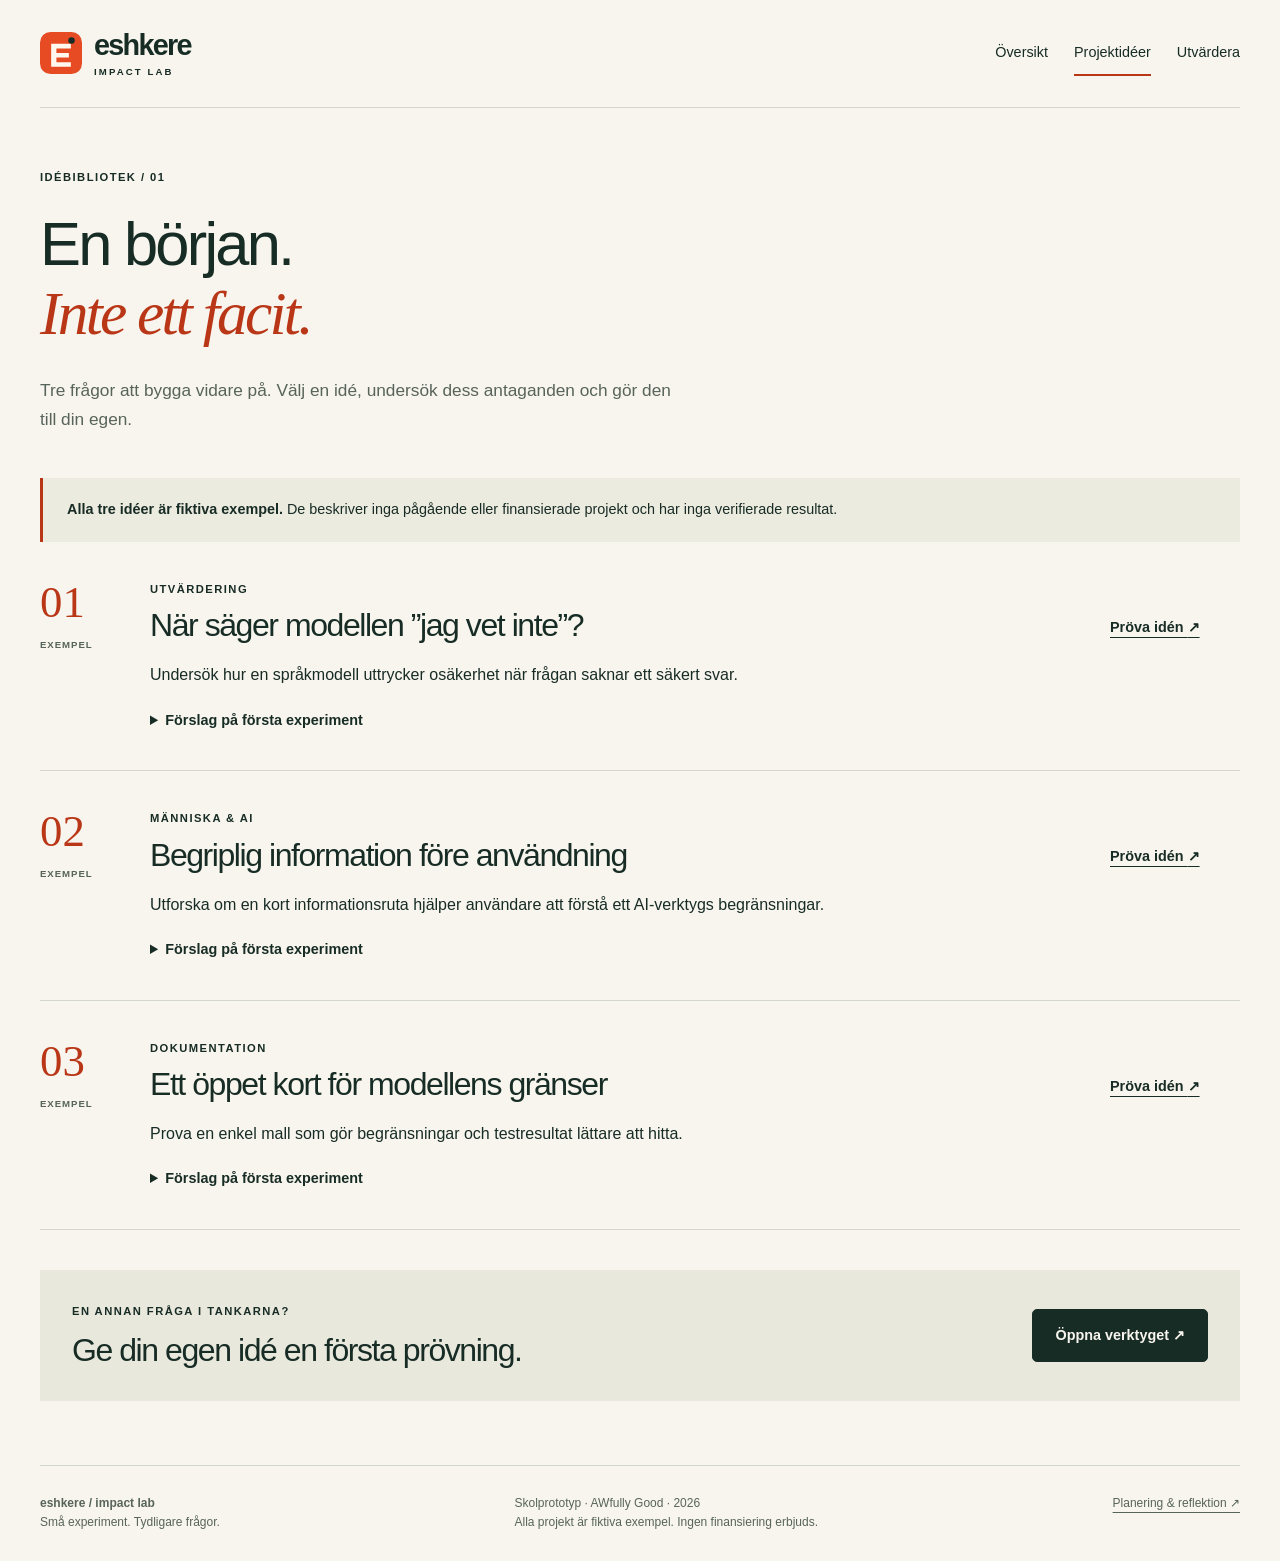
==== projekt.html @ 2a386d6e "Add standalone Swedish Impact Lab website and assignment documentation Include three responsive HTML" ====
<!doctype html>
<html lang="sv">
<head>
  <meta charset="utf-8">
  <meta name="viewport" content="width=device-width, initial-scale=1">
  <meta name="description" content="Eshkere Impact Lab: en skolprototyp för att utforska och resonera om AI-säkerhetsidéer.">
  <title>Projektidéer | Eshkere Impact Lab</title>
  <link rel="icon" href="images/logo.svg" type="image/svg+xml">
  <link rel="stylesheet" href="css/style.css">
  
</head>
<body>
  <a class="skip-link" href="#main">Hoppa till innehållet</a>
  <header class="site-header wrap">
    <a class="brand" href="index.html" aria-label="Eshkere Impact Lab – startsida"><img src="images/logo.svg" alt="" width="42" height="42"><span>eshkere<span class="brand-sub">IMPACT LAB</span></span></a>
    <nav aria-label="Huvudmeny"><a href="index.html">Översikt</a><a href="projekt.html" aria-current="page">Projektidéer</a><a href="utvardera.html">Utvärdera</a></nav>
  </header>
  <main id="main" class="wrap" tabindex="-1"><section class="page-intro"><p class="eyebrow">IDÉBIBLIOTEK / 01</p><h1>En början.<br><em>Inte ett facit.</em></h1><p class="lead">Tre frågor att bygga vidare på. Välj en idé, undersök dess antaganden och gör den till din egen.</p></section><aside class="notice"><strong>Alla tre idéer är fiktiva exempel.</strong> De beskriver inga pågående eller finansierade projekt och har inga verifierade resultat.</aside><section aria-label="Fiktiva projektidéer"><article class="project"><div class="project-index">01<span>EXEMPEL</span></div><div><p class="eyebrow">UTVÄRDERING</p><h2>När säger modellen ”jag vet inte”?</h2><p>Undersök hur en språkmodell uttrycker osäkerhet när frågan saknar ett säkert svar.</p><details><summary>Förslag på första experiment</summary><p>Skapa tio ofarliga frågor med kända respektive okända svar. Dokumentera om modellen skiljer dem åt.</p><p><strong>Öppen fråga:</strong> Hur vet vi att vårt lilla urval säger något om andra frågor?</p></details></div><a class="text-link" href="utvardera.html?ide=osakerhet">Pröva idén <span aria-hidden="true">↗</span></a></article><article class="project"><div class="project-index">02<span>EXEMPEL</span></div><div><p class="eyebrow">MÄNNISKA & AI</p><h2>Begriplig information före användning</h2><p>Utforska om en kort informationsruta hjälper användare att förstå ett AI-verktygs begränsningar.</p><details><summary>Förslag på första experiment</summary><p>Skissa två informationsrutor och be frivilliga vuxna beskriva vad de uppfattar. Samla inga känsliga uppgifter.</p><p><strong>Öppen fråga:</strong> Förstår deltagarna begränsningarna, eller minns de bara formuleringarna?</p></details></div><a class="text-link" href="utvardera.html?ide=information">Pröva idén <span aria-hidden="true">↗</span></a></article><article class="project"><div class="project-index">03<span>EXEMPEL</span></div><div><p class="eyebrow">DOKUMENTATION</p><h2>Ett öppet kort för modellens gränser</h2><p>Prova en enkel mall som gör begränsningar och testresultat lättare att hitta.</p><details><summary>Förslag på första experiment</summary><p>Fyll i en mall för en fiktiv modell: avsedd användning, testmetod och kända begränsningar.</p><p><strong>Öppen fråga:</strong> Vilken information behöver en ny användare för att undvika felaktiga slutsatser?</p></details></div><a class="text-link" href="utvardera.html?ide=modellkort">Pröva idén <span aria-hidden="true">↗</span></a></article></section><section class="callout"><div><p class="eyebrow">EN ANNAN FRÅGA I TANKARNA?</p><h2>Ge din egen idé en första prövning.</h2></div><a class="button" href="utvardera.html">Öppna verktyget ↗</a></section></main>
  <footer class="site-footer wrap"><p><strong>eshkere / impact lab</strong><br>Små experiment. Tydligare frågor.</p><p>Skolprototyp · AWfully Good · 2026<br>Alla projekt är fiktiva exempel. Ingen finansiering erbjuds.</p><a href="docs/planering.md">Planering & reflektion ↗</a></footer>
</body>
</html>
---- css/style.css ----
/* Gemensamt formspråk för alla tre sidor. Inga externa typsnitt. */
:root { --paper: #f7f5ed; --ink: #182c26; --muted: #58645b; --accent: #b93616; --line: #d3d6cb; --panel: #e9e8dd; }
* { box-sizing: border-box; }
body { margin: 0; background: var(--paper); color: var(--ink); font-family: Arial, Helvetica, sans-serif; line-height: 1.65; }
.wrap { width: min(1200px, calc(100% - 64px)); margin-inline: auto; }
a { color: inherit; text-underline-offset: 5px; }
button, input, select, textarea { font: inherit; }
button, select { cursor: pointer; }
img { max-width: 100%; height: auto; }
h1, h2, h3, p, figure { margin: 0; }
h1, h2, h3 { line-height: 1.12; letter-spacing: -.045em; }
h1 { font-size: clamp(2.6rem, 4.8vw, 4.4rem); font-weight: 500; }
h1 em { font-family: Georgia, 'Times New Roman', serif; font-weight: 400; color: var(--accent); }
h2 { font-size: clamp(1.6rem, 2.5vw, 2.2rem); font-weight: 500; }
h3 { font-size: 1.35rem; }
p + p { margin-top: 1rem; }
:focus-visible { outline: 3px solid var(--accent); outline-offset: 5px; }
.skip-link { position: absolute; left: 16px; top: -100px; z-index: 5; background: var(--ink); color: white; padding: 12px; }
.skip-link:focus { top: 10px; }
.site-header { min-height: 108px; display: flex; align-items: center; justify-content: space-between; gap: 24px; border-bottom: 1px solid var(--line); }
.brand { display: flex; align-items: center; gap: 12px; text-decoration: none; font-size: 1.8rem; font-weight: bold; line-height: 1; letter-spacing: -.06em; }
.brand-sub { display: block; margin-top: 7px; font-size: .6rem; letter-spacing: .22em; }
nav { display: flex; flex-wrap: wrap; gap: 26px; }
nav a { padding: 10px 0; text-decoration: none; font-size: .9rem; border-bottom: 2px solid transparent; }
nav a[aria-current], nav a:hover { border-color: var(--accent); }
.hero { display: grid; grid-template-columns: 1.15fr 1fr; gap: 52px; align-items: center; padding-block: 76px; }
.eyebrow { font-size: .7rem; letter-spacing: .13em; font-weight: bold; }
.hero .eyebrow, .page-intro .eyebrow { margin-bottom: 24px; }
.dot { display: inline-block; width: 8px; height: 8px; margin-right: 8px; border-radius: 50%; background: var(--accent); }
.lead { max-width: 650px; font-size: 1.08rem; color: var(--muted); margin-top: 28px; }
.actions { display: flex; flex-wrap: wrap; align-items: center; gap: 22px; margin-top: 30px; }
.button { display: inline-flex; align-items: center; justify-content: space-between; gap: 28px; padding: 14px 22px; background: var(--ink); color: var(--paper); border: 1px solid var(--ink); border-radius: 5px; text-decoration: none; font-weight: bold; font-size: .9rem; transition: background .18s, transform .18s; }
.button:hover { background: #304b3d; transform: translateY(-2px); }
.button:disabled { opacity: .5; cursor: not-allowed; }
.text-link { font-size: .9rem; font-weight: bold; }
.caption, figcaption { color: var(--muted); font-size: .75rem; margin-top: 18px; }
.hero-figure { padding: 22px; background: var(--panel); border-radius: 10px; transform: rotate(1deg); animation: arrive .6s ease-out; }
.hero-figure img { display: block; }
.figure-label { display: flex; justify-content: space-between; font-size: .65rem; letter-spacing: .13em; border-bottom: 1px solid #bbbfb0; padding-bottom: 14px; }
.intro-strip { display: grid; grid-template-columns: .6fr 1fr 1.1fr; gap: 30px; padding-block: 38px; border-block: 1px solid var(--line); align-items: start; }
.intro-strip p:last-child { color: var(--muted); font-size: .95rem; }
.section { padding-block: 55px; }
.section-heading { display: flex; justify-content: space-between; align-items: center; gap: 20px; margin-bottom: 32px; }
.steps { display: grid; grid-template-columns: repeat(3, 1fr); gap: 40px; }
.steps article { border-top: 1px solid var(--line); padding-top: 20px; }
.step-number { color: var(--accent); font-family: Georgia, serif; font-size: 1.5rem; }
.steps h3 { margin: 20px 0 12px; }
.steps p { color: var(--muted); font-size: .95rem; }
.notice { padding: 20px 24px; background: #ecebdf; border-left: 3px solid var(--accent); font-size: .9rem; }
.site-footer { display: flex; justify-content: space-between; flex-wrap: wrap; gap: 24px; margin-top: 64px; padding-block: 28px; border-top: 1px solid var(--line); font-size: .75rem; color: var(--muted); }
.site-footer p + p { margin-top: 0; }
.page-intro { padding-block: 60px 45px; }
.project { display: grid; grid-template-columns: 80px 1fr 130px; gap: 30px; padding: 38px 0; border-bottom: 1px solid var(--line); align-items: start; }
.project-index { font-family: Georgia, serif; font-size: 2.8rem; line-height: 1; color: var(--accent); }
.project-index span { display: block; font: bold .6rem Arial, sans-serif; letter-spacing: .1em; margin-top: 14px; color: var(--muted); }
.project h2 { margin: 10px 0 18px; }
.project .text-link { margin-top: 36px; }
details { margin-top: 20px; }
summary { cursor: pointer; font-weight: bold; font-size: .9rem; }
details p { margin-top: 12px; color: var(--muted); }
.callout { background: var(--panel); padding: 32px; margin-top: 40px; display: flex; align-items: center; justify-content: space-between; gap: 25px; }
.callout h2 { margin-top: 12px; }
.evaluation-layout { display: grid; grid-template-columns: 1.2fr 1fr; gap: 48px; align-items: start; }
.form-panel { border: 1px solid var(--line); padding: 32px; border-radius: 8px; }
.field { margin-top: 24px; }
label { font-weight: bold; display: block; }
.field-hint { color: var(--muted); font-size: .85rem; margin: 4px 0 8px; }
input, select, textarea { display: block; width: 100%; color: var(--ink); background: #fffdf8; border: 1px solid #798377; border-radius: 4px; padding: 11px 12px; margin-top: 8px; }
textarea { resize: vertical; }
.reset-button { border: 0; background: transparent; text-decoration: underline; color: var(--ink); padding: 12px 0; }
.method-panel { background: var(--panel); border-radius: 8px; padding: 32px; }
.method-panel h2 { margin: 18px 0 24px; }
.method-panel p { font-size: .92rem; }
.formula { border-block: 1px solid #b6bdae; padding-block: 18px; font-family: Georgia, serif; }
.result-panel:not(:empty) { margin-top: 32px; padding: 32px; background: var(--ink); color: var(--paper); border-radius: 8px; overflow-wrap: anywhere; }
.result-panel h2 { margin-top: 16px; }
.score { font-family: Georgia, serif; font-size: 3.5rem; line-height: 1.3; }
@keyframes arrive { from { opacity: 0; transform: translateY(10px) rotate(1deg); } to { opacity: 1; transform: translateY(0) rotate(1deg); } }
@media (max-width: 900px) { .hero { gap: 28px; } .hero h1 { font-size: 2.7rem; } .intro-strip { grid-template-columns: 1fr 1fr; } .intro-strip .eyebrow { grid-column: 1 / -1; } .evaluation-layout { gap: 24px; } }
@media (max-width: 680px) { .wrap { width: calc(100% - 36px); } .site-header { padding-block: 20px; flex-direction: column; align-items: flex-start; gap: 18px; } nav { gap: 24px; } .hero { grid-template-columns: 1fr; padding-block: 38px; gap: 35px; } .hero h1 { font-size: clamp(2.4rem, 8vw, 3.3rem); } .hero-figure { transform: none; } .intro-strip, .steps, .evaluation-layout { grid-template-columns: 1fr; } .steps { gap: 28px; } .project { grid-template-columns: 42px 1fr; gap: 18px; } .project .text-link { grid-column: 2; margin-top: 0; } .project-index { font-size: 2rem; } .project-index span { font-size: .5rem; } .callout { flex-direction: column; align-items: flex-start; padding: 24px; } .form-panel, .method-panel { padding: 22px; } .page-intro { padding-top: 36px; } .site-footer { flex-direction: column; } }
@media (prefers-reduced-motion: reduce) { *, *::before, *::after { animation: none !important; transition: none !important; } }
@media print { .site-header, .site-footer, .actions { display: none; } .wrap { width: 100%; } body { background: white; } .hero, .evaluation-layout { display: block; } }
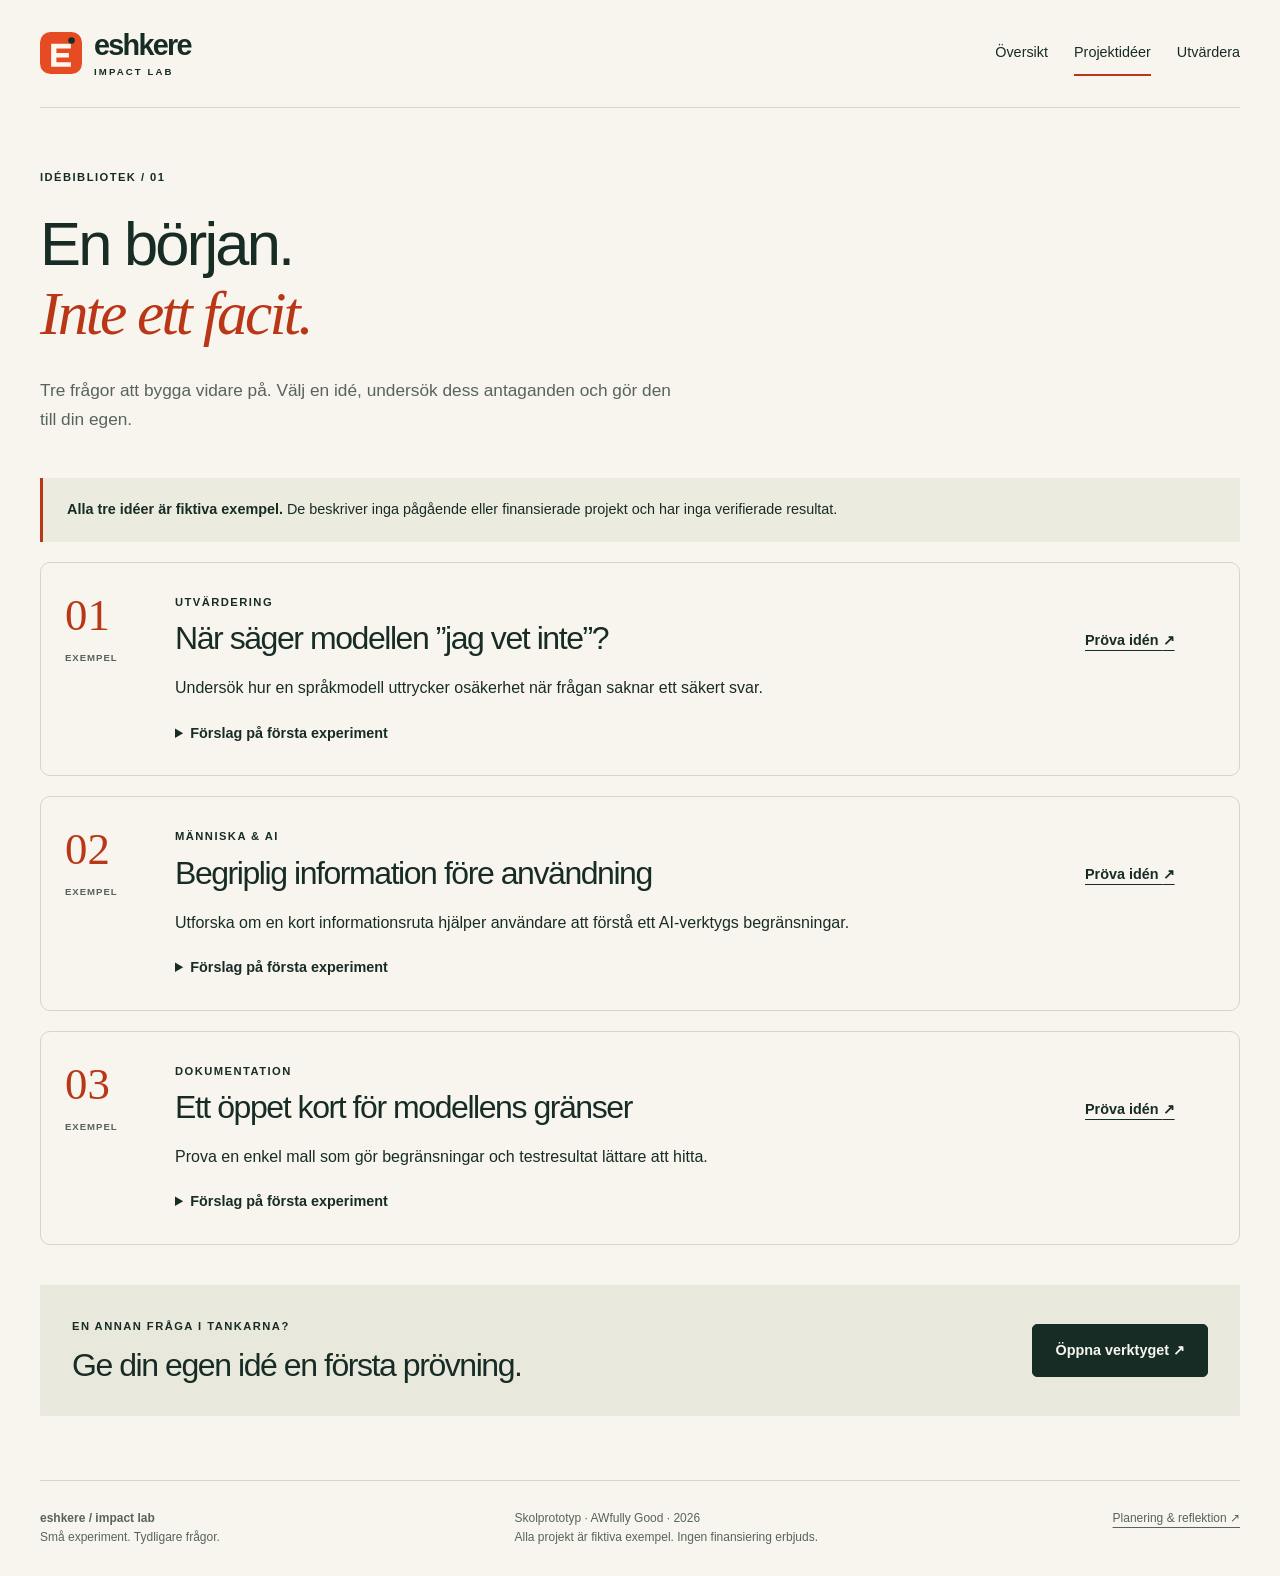
==== commit 2c81d97b: "Version CSS and JavaScript URLs to prevent stale animation assets" ====
--- a/projekt.html
+++ b/projekt.html
@@ -6,7 +6,7 @@
   <meta name="description" content="Eshkere Impact Lab: en skolprototyp för att utforska och resonera om AI-säkerhetsidéer.">
   <title>Projektidéer | Eshkere Impact Lab</title>
   <link rel="icon" href="images/logo.svg" type="image/svg+xml">
-  <link rel="stylesheet" href="css/style.css">
+  <link rel="stylesheet" href="css/style.css?v=20261116-motion1">
   
 </head>
 <body>
--- a/css/style.css
+++ b/css/style.css
@@ -34,7 +34,7 @@
 .button:disabled { opacity: .5; cursor: not-allowed; }
 .text-link { font-size: .9rem; font-weight: bold; }
 .caption, figcaption { color: var(--muted); font-size: .75rem; margin-top: 18px; }
-.hero-figure { padding: 22px; background: var(--panel); border-radius: 10px; transform: rotate(1deg); animation: arrive .6s ease-out; }
+.hero-figure { padding: 22px; background: var(--panel); border-radius: 10px; }
 .hero-figure img { display: block; }
 .figure-label { display: flex; justify-content: space-between; font-size: .65rem; letter-spacing: .13em; border-bottom: 1px solid #bbbfb0; padding-bottom: 14px; }
 .intro-strip { display: grid; grid-template-columns: .6fr 1fr 1.1fr; gap: 30px; padding-block: 38px; border-block: 1px solid var(--line); align-items: start; }
@@ -75,8 +75,90 @@
 .result-panel:not(:empty) { margin-top: 32px; padding: 32px; background: var(--ink); color: var(--paper); border-radius: 8px; overflow-wrap: anywhere; }
 .result-panel h2 { margin-top: 16px; }
 .score { font-family: Georgia, serif; font-size: 3.5rem; line-height: 1.3; }
-@keyframes arrive { from { opacity: 0; transform: translateY(10px) rotate(1deg); } to { opacity: 1; transform: translateY(0) rotate(1deg); } }
+
 @media (max-width: 900px) { .hero { gap: 28px; } .hero h1 { font-size: 2.7rem; } .intro-strip { grid-template-columns: 1fr 1fr; } .intro-strip .eyebrow { grid-column: 1 / -1; } .evaluation-layout { gap: 24px; } }
 @media (max-width: 680px) { .wrap { width: calc(100% - 36px); } .site-header { padding-block: 20px; flex-direction: column; align-items: flex-start; gap: 18px; } nav { gap: 24px; } .hero { grid-template-columns: 1fr; padding-block: 38px; gap: 35px; } .hero h1 { font-size: clamp(2.4rem, 8vw, 3.3rem); } .hero-figure { transform: none; } .intro-strip, .steps, .evaluation-layout { grid-template-columns: 1fr; } .steps { gap: 28px; } .project { grid-template-columns: 42px 1fr; gap: 18px; } .project .text-link { grid-column: 2; margin-top: 0; } .project-index { font-size: 2rem; } .project-index span { font-size: .5rem; } .callout { flex-direction: column; align-items: flex-start; padding: 24px; } .form-panel, .method-panel { padding: 22px; } .page-intro { padding-top: 36px; } .site-footer { flex-direction: column; } }
 @media (prefers-reduced-motion: reduce) { *, *::before, *::after { animation: none !important; transition: none !important; } }
 @media print { .site-header, .site-footer, .actions { display: none; } .wrap { width: 100%; } body { background: white; } .hero, .evaluation-layout { display: block; } }
+
+/* KUBEN: sex vanliga HTML-element, placerade en halv sidlängd från mitten.
+   Perspektiv finns på scenen; preserve-3d behåller sidornas djup. */
+.hero > *, .evaluation-layout > * { min-width: 0; }
+.cube-lab { background: #132d29; color: #fff8ee; position: relative; }
+.cube-lab .figure-label { border-color: #55736b; color: #c6dbcf; }
+.cube-lab figcaption { color: #d5e4d9; margin-top: 0; font-size: .82rem; }
+.motion-toggle { display: inline-block; width: 18px; height: 18px; margin: 18px 8px 0 0; vertical-align: middle; accent-color: #f6ab73; }
+.motion-label { display: inline-block; font-size: .78rem; font-weight: normal; cursor: pointer; vertical-align: middle; margin-top: 18px; }
+.reduced-motion-note { display: none; font-size: .78rem; margin-top: 18px; }
+.cube-stage { --cube-size: clamp(150px, 18vw, 220px); --half-cube: calc(var(--cube-size) / 2); position: relative; height: 390px; display: grid; place-items: center; perspective: 1000px; isolation: isolate; }
+.cube { width: var(--cube-size); height: var(--cube-size); position: relative; transform-style: preserve-3d; transform: rotateX(-22deg) rotateY(-32deg); animation: cube-turn 32s linear infinite; }
+.cube-face { position: absolute; inset: 0; padding: 16px; display: flex; flex-direction: column; justify-content: space-between; border: 1px solid #f6c493; background: linear-gradient(135deg, #3b6357, #173a31); box-shadow: inset 0 0 24px #bddfc51c; backface-visibility: hidden; }
+.face-index { font-size: .55rem; letter-spacing: .15em; }
+.face-symbol { font-family: Georgia, serif; font-size: calc(var(--cube-size) * .3); line-height: 1; color: #ffd5a0; }
+.cube-face strong { font-size: clamp(.95rem, 1.6vw, 1.3rem); line-height: 1.15; letter-spacing: -.03em; }
+.face-note { font-size: .58rem; margin-top: 5px; }
+.cube-front { transform: translateZ(var(--half-cube)); }
+.cube-right { transform: rotateY(90deg) translateZ(var(--half-cube)); background: linear-gradient(135deg, #c95127, #873215); }
+.cube-back { transform: rotateY(180deg) translateZ(var(--half-cube)); }
+.cube-left { transform: rotateY(-90deg) translateZ(var(--half-cube)); background: linear-gradient(135deg, #285b64, #16383f); }
+.cube-top { transform: rotateX(90deg) translateZ(var(--half-cube)); background: linear-gradient(135deg, #f7d3a2, #d99a68); color: #182c26; }
+.cube-top .face-symbol { color: #873215; }
+.cube-bottom { transform: rotateX(-90deg) translateZ(var(--half-cube)); background: linear-gradient(135deg, #594b6d, #302c45); }
+.cube-shadow { position: absolute; width: 65%; height: 42px; bottom: 20px; border-radius: 50%; background: #051712; filter: blur(15px); opacity: .8; }
+.cube-orbit { position: absolute; width: 90%; height: 60%; border: 1px solid #5c84764d; border-radius: 50%; transform: rotate(-25deg); background: radial-gradient(ellipse, #b9dba51c, transparent 70%); }
+.cube-orbit::after { content: ""; position: absolute; inset: 14px; border: 1px dashed #5c847655; border-radius: 50%; }
+.motion-toggle:checked ~ .cube-stage .cube { animation-play-state: paused; }
+/* Olika X-vinklar visar även kubens över- och undersida. */
+@keyframes cube-turn {
+  0% { transform: rotateX(-22deg) rotateY(-32deg); }
+  25% { transform: rotateX(22deg) rotateY(58deg); }
+  50% { transform: rotateX(55deg) rotateY(148deg); }
+  75% { transform: rotateX(-55deg) rotateY(238deg); }
+  100% { transform: rotateX(-22deg) rotateY(328deg); }
+}
+.theme-section { padding-bottom: 45px; }
+.theme-list { display: grid; grid-template-columns: repeat(3, 1fr); list-style: none; margin: 0; padding: 0; gap: 24px; }
+.theme-list li { display: flex; gap: 15px; border-top: 1px solid var(--line); padding-top: 16px; }
+.theme-list li > span { font-family: Georgia, serif; color: var(--accent); }
+.theme-list strong { font-size: .93rem; }
+.theme-list p { font-size: .8rem; color: var(--muted); }
+
+/* Kortet reagerar när en av dess vanliga länkar får tangentbordsfokus. */
+.project { margin-top: 20px; padding: 30px 24px; border: 1px solid var(--line); border-radius: 10px; transition: transform .3s ease, box-shadow .3s ease, border-color .3s ease, background .3s ease; }
+.project:focus-within { transform: translateY(-6px); box-shadow: 0 14px 28px #182c2614; border-color: var(--accent); background: #fffdf7; }
+@media (hover: hover) { .project:hover { transform: translateY(-6px); box-shadow: 0 14px 28px #182c2614; border-color: var(--accent); background: #fffdf7; } }
+.button:focus-visible { background: #304b3d; transform: translateY(-2px); }
+
+/* Resultattexten är alltid färdig direkt. Endast den dekorativa ringen ritas. */
+.score-visual { position: relative; width: 210px; max-width: 100%; margin: 24px auto; }
+.score-visual svg { display: block; width: 100%; transform: rotate(-90deg); }
+.score-track, .score-fill { fill: none; stroke-width: 8; }
+.score-track { stroke: #496155; }
+.score-fill { stroke: #ffc28c; stroke-linecap: round; stroke-dasharray: 100; stroke-dashoffset: var(--score-gap); animation: draw-score 1.2s cubic-bezier(.22, 1, .36, 1); }
+.score-visual .score { position: absolute; inset: 0; display: grid; place-items: center; margin: 0; font-size: 2.3rem; }
+@keyframes draw-score { from { stroke-dashoffset: 100; } to { stroke-dashoffset: var(--score-gap); } }
+
+/* Entréer sker en gång vid sidladdning. Innehållet är synligt även utan CSS-rörelse.
+   Inget forwards: senare hover/fokus-transformer får styra korten. */
+.hero > div, .hero-figure, .page-intro, .project, .form-panel, .method-panel { animation: enter-page .7s ease-out backwards; }
+.hero-figure, .method-panel { animation-delay: .12s; }
+.project:nth-child(2) { animation-delay: .1s; }
+.project:nth-child(3) { animation-delay: .2s; }
+.score-visual { animation: enter-page .4s ease-out; }
+@keyframes enter-page { from { opacity: .25; translate: 0 22px; } to { opacity: 1; translate: 0 0; } }
+@media (max-width: 900px) and (min-width: 681px) { .cube-stage { --cube-size: 155px; height: 310px; } }
+@media (max-width: 680px) {
+  .cube-stage { --cube-size: clamp(145px, 48vw, 210px); height: 340px; }
+  .theme-list { grid-template-columns: repeat(2, 1fr); }
+  .theme-section .section-heading { display: block; }
+  .theme-section .eyebrow { display: block; margin-top: 16px; }
+  .project { padding: 24px 16px; gap: 12px; }
+  .cube-lab { padding: 20px 16px; }
+}
+@media (max-width: 360px) { .theme-list { grid-template-columns: 1fr; } }
+@media (prefers-reduced-motion: reduce) {
+  .motion-toggle, .motion-label { display: none; }
+  .reduced-motion-note { display: block; }
+  .project:hover, .project:focus-within, .button:hover, .button:focus-visible { transform: none; }
+}
+@media print { .cube-stage, .motion-toggle, .motion-label { display: none; } }
